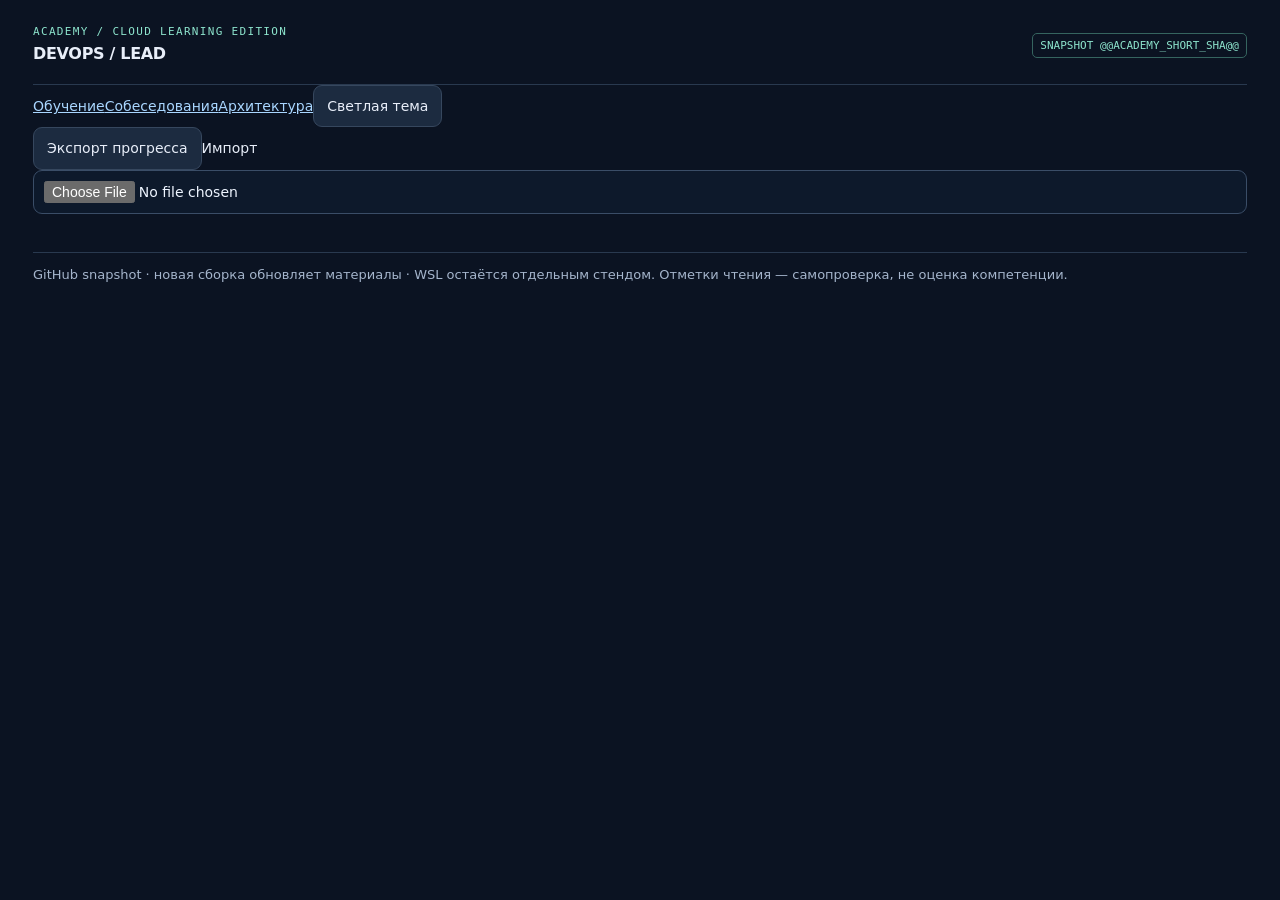
==== site/templates/index.html @ a5cfe84a "ACADEMY-SITE-01: extract reusable Engineering Cockpit standalone template" ====
<!doctype html><html lang="ru"><head><meta charset="utf-8"><meta name="viewport" content="width=device-width,initial-scale=1"><meta name="referrer" content="no-referrer"><meta http-equiv="Content-Security-Policy" content="default-src 'none'; script-src 'self' 'unsafe-inline'; style-src 'self' 'unsafe-inline'; img-src 'self' data:; connect-src 'none'; base-uri 'none'; form-action 'none'"><title>DevOps Lead Academy · Engineering Cockpit</title><link rel="stylesheet" href="site.css"><style>
*{box-sizing:border-box}body{margin:0;background:#0b1322;color:#e8eef9;font:14px/1.6 system-ui,sans-serif;color-scheme:dark}button,input,select,textarea{font:inherit}button,a,input,select,textarea{outline-offset:3px}button{cursor:pointer;border:1px solid #36475e;background:#1c2b40;color:#e8eef9;border-radius:9px;padding:9px 13px;text-align:left}button:hover{background:#283c54}button:focus-visible,a:focus-visible,input:focus-visible,select:focus-visible{outline:2px solid #7de4c7}button.primary,button[aria-current=true]{background:#8de4cd;color:#0d312d;border-color:#8de4cd;font-weight:700}button:disabled{opacity:.45;cursor:default}a{color:#a9d6ff}input,select,textarea{width:100%;border:1px solid #3a4d67;border-radius:9px;background:#0d192b;color:#eef5ff;padding:10px}textarea{min-height:110px;resize:vertical}h1,h2,h3,h4,p{margin:0 0 12px}h1{font-size:clamp(27px,4vw,44px);letter-spacing:-.045em;line-height:1.14}h2{font-size:23px;letter-spacing:-.025em}h3{font-size:17px}h4{font-size:14px;color:#98e4d3;margin-top:22px}.shell{max-width:1250px;margin:auto;padding:18px}.top{display:flex;justify-content:space-between;gap:12px;align-items:center;flex-wrap:wrap;padding:6px 0 18px;border-bottom:1px solid #29394f}.brand{font-size:16px;font-weight:750;letter-spacing:-.02em}.kicker{font:11px/1.5 ui-monospace,monospace;color:#8de4cd;letter-spacing:.12em;text-transform:uppercase}.muted{color:#a5b5cc;font-size:13px}.nav{display:flex;gap:7px;flex-wrap:wrap;margin:18px 0}.nav button{flex:1 1 auto;text-align:center}.hero{padding:28px;border:1px solid #345a68;border-radius:17px;background:radial-gradient(ellipse at 100% 0,#214d60,transparent 60%),#15273a;display:grid;grid-template-columns:1.5fr 1fr;gap:20px;align-items:center}.hero p{max-width:55ch;color:#c9d9ec}.hero svg{width:100%;color:#8de4cd}.stats,.grid{display:grid;grid-template-columns:repeat(auto-fit,minmax(160px,1fr));gap:11px;margin:16px 0}.stat,.card,.panel{border:1px solid #2e4058;border-radius:13px;padding:17px;background:#132035;min-width:0}.stat b{font-size:28px;color:#e8eef9;display:block;line-height:1.2}.card{display:flex;flex-direction:column;align-items:start;gap:9px}.card h3,.card p{margin:0}.card button{margin-top:auto;width:100%}.pill{font:11px ui-monospace,monospace;color:#8de4cd;border:1px solid #35645f;border-radius:5px;padding:5px 7px}.split{display:grid;grid-template-columns:minmax(155px,220px) minmax(0,1fr);gap:14px;align-items:start}.rail{max-height:580px;overflow:auto;display:grid;gap:5px;padding:3px}.rail button{font-size:12px;overflow-wrap:anywhere}.reading p{max-width:76ch;font-size:15px;line-height:1.8}.reading h2{font-size:26px}.actions{display:flex;gap:8px;flex-wrap:wrap;margin:12px 0}.actions button{flex:1 1 auto}.code{position:relative;margin:12px 0;border:1px solid #3c506d;background:#09111e;border-radius:10px;overflow:hidden}.codebar{display:flex;justify-content:space-between;align-items:center;background:#17263b;padding:7px 10px;font:11px ui-monospace,monospace;color:#a5b5cc;gap:8px}.codebar button{font:12px system-ui;padding:4px 8px}pre{white-space:pre-wrap;overflow-wrap:anywhere;margin:0;padding:13px;color:#b6e8d9;font:12px/1.65 ui-monospace,monospace;max-height:320px;overflow:auto}.notice{border-left:3px solid #e9bd75;background:#29283a;padding:13px;border-radius:6px;color:#f0d8b3;font-size:13px;margin:14px 0}.list{display:grid;gap:8px}.row{display:flex;align-items:center;justify-content:space-between;gap:9px;flex-wrap:wrap}.section{margin-top:22px}ul,ol{padding-left:23px}li{margin:7px 0}.small{font-size:12px}details{border:1px solid #2e4058;border-radius:9px;padding:12px;margin:12px 0}summary{cursor:pointer;font-weight:700}.footer{border-top:1px solid #29394f;margin-top:20px;padding-top:12px}.footer p{margin:0}.filter{display:grid;grid-template-columns:1fr 180px;gap:10px;margin:14px 0}.progress{height:6px;border-radius:9px;background:#2e4058;overflow:hidden;margin-top:8px}.progress span{display:block;height:100%;background:#8de4cd}.timeline{display:grid;gap:9px;margin:15px 0}.timeline button{text-align:left}.empty{padding:20px;color:#a5b5cc}@media(max-width:650px){.shell{padding:12px}.hero{grid-template-columns:1fr;padding:20px}.hero svg{display:none}.split{grid-template-columns:1fr}.rail{max-height:220px}.filter{grid-template-columns:1fr}.nav button{font-size:12px}.stats{grid-template-columns:repeat(2,1fr)}.reading h2{font-size:22px}}
</style></head><body><div class="shell"><header class="top"><div><div class="kicker">Academy / Cloud learning edition</div><div class="brand">DEVOPS / LEAD</div></div><span class="pill">SNAPSHOT @@ACADEMY_SHORT_SHA@@</span></header><div class="site-navigation"><a href="index.html" aria-current="page">Обучение</a><a href="interview.html">Собеседования</a><a href="architecture.html">Архитектура</a><button type="button" id="site-theme" aria-pressed="false">Светлая тема</button><div class="site-spacer"></div><button type="button" id="site-export">Экспорт прогресса</button><label class="site-import">Импорт<input type="file" id="site-import" accept="application/json,.json"></label></div><p id="site-status" class="muted" role="status"></p><nav class="nav" id="nav" aria-label="Разделы"></nav><main id="main"></main><footer class="footer"><p class="muted">GitHub snapshot · новая сборка обновляет материалы · WSL остаётся отдельным стендом. Отметки чтения — самопроверка, не оценка компетенции.</p></footer></div><script type="application/json" id="dataset">@@ACADEMY_DATASET@@</script><script>
"use strict";
const D=JSON.parse(document.getElementById("dataset").textContent),main=document.getElementById("main"),nav=document.getElementById("nav");
const E=(tag,text,cls)=>{const n=document.createElement(tag);if(text!==undefined)n.textContent=text;if(cls)n.className=cls;return n},B=(text,fn,cls)=>{const n=E("button",text,cls);n.type="button";n.addEventListener("click",fn);return n},A=(text,url)=>{const n=E("a",text);if(/^https:\/\//.test(url||"")){n.href=url;n.target="_blank";n.rel="noopener noreferrer"}return n};
const levels={foundation:"Основы",senior:"Senior",lead:"Lead"};
let page="home",topic=null,chapter=0,selectedLab=null,selectedCase=null,selectedDesign=null,selectedRunbook=0,step=0,search="",group="",notes={};
const key="academy-site-reading-v1";let stored=false,state={seen:[],last:null};
try{const x=JSON.parse(localStorage.getItem(key)||"null");if(x&&Array.isArray(x.seen)){state=x}localStorage.setItem(key,JSON.stringify(state));stored=true}catch{}
function save(){try{localStorage.setItem(key,JSON.stringify(state));stored=true}catch{stored=false}}
function change(p){page=p;search="";group="";render()}
function title(k,t,p){main.append(E("div",k,"kicker"),E("h1",t),E("p",p,"muted"))}
function card(parent,t,p,action,label,tag){const c=E("article",undefined,"card");if(tag)c.append(E("span",tag,"pill"));c.append(E("h3",t),E("p",p,"muted"),B(label,action));parent.append(c)}
function code(parent,txt,label="КОМАНДЫ · WSL"){const wrap=E("div",undefined,"code"),bar=E("div",undefined,"codebar"),b=B("Копировать",async()=>{try{await navigator.clipboard.writeText(txt);b.textContent="Скопировано"}catch{b.textContent="Выдели и скопируй вручную";const range=document.createRange();range.selectNodeContents(pre);const s=getSelection();s.removeAllRanges();s.addRange(range)}}),pre=E("pre",txt);bar.append(E("span",label),b);wrap.append(bar,pre);parent.append(wrap)}
function block(parent,t,body){parent.append(E("h4",t),E("p",body))}
function list(parent,t,arr){parent.append(E("h4",t));const l=E("ul");(arr||[]).forEach(x=>l.append(E("li",x)));parent.append(l)}
function filters(parent,placeholder,options,update){const f=E("div",undefined,"filter"),i=E("input");i.type="search";i.placeholder=placeholder;i.value=search;i.setAttribute("aria-label",placeholder);i.addEventListener("input",()=>{search=i.value;update()});const s=E("select");s.setAttribute("aria-label","Направление");for(const x of ["",...options]){const o=E("option",x||"Все направления");o.value=x;s.append(o)}s.value=group;s.addEventListener("change",()=>{group=s.value;update()});f.append(i,s);parent.append(f)}
function match(obj,q){const hay=JSON.stringify(obj).toLowerCase();return q.trim().toLowerCase().split(/\s+/).every(x=>hay.includes(x))}
function openTopic(id,idx=0){topic=D.guides.find(g=>g.id===id);if(!topic)return;chapter=Math.max(0,Math.min(idx,topic.chapters.length-1));state.last={id,chapter:topic.chapters[chapter].id};save();page="theory";render()}
function renderHome(){const hero=E("div",undefined,"hero"),left=E("div");left.append(E("div","YOUR ENGINEERING WORKSPACE","kicker"),E("h1","От теории к доказательствам"),E("p","Изучай механизмы, разбирай сбои, проверяй гипотезы. Реальное развёртывание выполняется локально."));const act=E("div",undefined,"actions");act.append(B("Открыть каталог →",()=>{topic=null;change("theory")},"primary"),B("Развёртывание",()=>change("runbooks")));left.append(act);hero.append(left);const svg=document.createElementNS("http://www.w3.org/2000/svg","svg");svg.setAttribute("viewBox","0 0 260 130");svg.setAttribute("aria-label","Теория → лаборатория → проверка → защита");const ns="http://www.w3.org/2000/svg";function shape(tag,attrs,t){const el=document.createElementNS(ns,tag);Object.entries(attrs).forEach(([k,v])=>el.setAttribute(k,v));if(t)el.textContent=t;svg.append(el)}shape("path",{d:"M65 32 H195 V98 H65 Z",stroke:"currentColor",fill:"none","stroke-dasharray":"4 4"});[[12,8,"THEORY"],[142,8,"LAB"],[142,74,"VERIFY"],[12,74,"DEFEND"]].forEach(([x,y,t])=>{shape("rect",{x,y,width:106,height:46,rx:8,fill:"#142b3c",stroke:"currentColor"});shape("text",{x:x+53,y:y+28,fill:"currentColor","text-anchor":"middle","font-size":11},t)});hero.append(svg);main.append(hero);const stats=E("div",undefined,"stats");for(const [num,label] of [[D.guides.length,"технологий"],[D.guides.flatMap(g=>g.chapters).length,"глав"],[D.labs.length,"практик"],[D.incidents.length,"инцидентов"]]){const n=E("div",undefined,"stat");n.append(E("b",num),E("span",label,"muted"));stats.append(n)}main.append(stats);const mission=E("div",undefined,"panel");mission.append(E("div","CANONICAL STATE / GITHUB","kicker"),E("h2","Текущая лаборатория"),E("p","Актуальная задача и статус находятся в канонической ветке orchestration, отдельно от материалов сайта."),E("p","Сайт не изменяет STATE и не подтверждает компетенции.","muted"),A("Открыть канонический STATE ↗","https://github.com/dneprov808-sudo/devops-lead-lab/blob/academy/orchestration-v1/orchestration/STATE.yaml"));main.append(mission);const cont=E("div",undefined,"panel section");const g=D.guides.find(g=>g.id===state.last?.id),c=g?.chapters.find(c=>c.id===state.last?.chapter);cont.append(E("h3","Продолжить чтение"),E("p",c?g.topic+" · "+c.title:"Открой любую главу в каталоге.","muted"),E("p",state.seen.length+" ознакомлений · "+(stored?"локальные отметки этого браузера":"отметки только в текущей сессии"),"muted"));if(c)cont.append(B("Продолжить →",()=>openTopic(g.id,g.chapters.findIndex(c=>c.id===state.last.chapter)),"primary"));main.append(cont);const g2=E("div",undefined,"grid");card(g2,"Практика","Лаборатории и проверяемые результаты.",()=>change("practice"),"Выбрать лабораторию","BUILD");card(g2,"Инциденты","Симптомы, доказательства и самостоятельный RCA.",()=>change("incidents"),"Диагностировать","OPERATE");card(g2,"System Design","Требования, архитектурные компромиссы и защита.",()=>change("design"),"Проектировать","ARCHITECT");main.append(g2)}
function renderTheory(){if(!topic){title("01 / LIBRARY","Каталог технологий","Ищи по содержанию глав, выбери технологию.");const grid=E("div",undefined,"grid"),draw=()=>{grid.replaceChildren();for(const g of D.guides.filter(g=>match(g,search)&&(!group||D.manifest.find(m=>m.id===g.id)?.group===group))){const done=g.chapters.filter(c=>state.seen.includes(c.id)).length;card(grid,g.topic,g.title,()=>openTopic(g.id),"Читать "+g.chapters.length+" глав",done+"/"+g.chapters.length+" ознакомлений")}if(!grid.children.length)grid.append(E("p","Нет совпадений","empty"))};filters(main,"Поиск: WAL, probes, state…",[...new Set(D.manifest.map(m=>m.group))],draw);main.append(grid);draw();return}const c=topic.chapters[chapter];main.append(B("← Все технологии",()=>{topic=null;render()}));title("01 / READER",topic.topic,"Глава "+(chapter+1)+" из "+topic.chapters.length+" · "+(levels[c.level]||c.level));const split=E("div",undefined,"split"),rail=E("aside",undefined,"rail"),read=E("article",undefined,"panel reading");topic.chapters.forEach((x,i)=>{const b=B((state.seen.includes(x.id)?"✓ ":"")+String(i+1).padStart(2,"0")+" · "+x.title,()=>openTopic(topic.id,i));b.setAttribute("aria-current",String(i===chapter));rail.append(b)});read.append(E("span",levels[c.level]||c.level,"pill"),E("h2",c.title));block(read,"Как это устроено",c.explanation);block(read,"Что важно в production",c.production);block(read,"Практический пример",c.example);if(c.snippet){read.append(E("h4","Разбор конфигурации"));code(read,c.snippet.code,c.snippet.language.toUpperCase());read.append(E("p",c.snippet.notes,"muted"))}read.append(E("h4","Диагностика"),E("div","Пример для изолированной локальной лаборатории. Перед выполнением проверь контекст и версии.","notice"));code(read,c.commands);block(read,"Объясни самостоятельно",c.question);read.append(A("Официальная документация ↗",c.source));const actions=E("div",undefined,"actions"),prev=B("← Назад",()=>openTopic(topic.id,chapter-1)),next=B("Далее →",()=>openTopic(topic.id,chapter+1),"primary");prev.disabled=chapter===0;next.disabled=chapter===topic.chapters.length-1;actions.append(prev,B(state.seen.includes(c.id)?"Снять отметку":"Отметить ознакомление",()=>{state.seen=state.seen.includes(c.id)?state.seen.filter(x=>x!==c.id):[...state.seen,c.id];save();render()}),next);read.append(actions);const detail=E("details");detail.append(E("summary","Краткий справочник"),E("p",topic.concept));block(detail,"Порядок диагностики",topic.diagnosis);block(detail,"Типичные ошибки",topic.pitfalls);block(detail,"Вопрос Lead",topic.question);code(detail,topic.commands);detail.append(A("Источник ↗",topic.source));read.append(detail);const related=D.manifest.find(m=>m.id===topic.id);const ls=D.labs.filter(l=>related?.profiles.includes(l.profile));if(ls.length){read.append(E("h4","Связанные лаборатории"));ls.forEach(l=>read.append(B(l.title,()=>{selectedLab=l;change("practice")})))}split.append(rail,read);main.append(split)}
function renderPractice(){title("02 / LABS","Практикум","Не запускай команды здесь. Открой отдельную локальную учебную среду.");if(!selectedLab){const grid=E("div",undefined,"grid"),draw=()=>{grid.replaceChildren();for(const l of D.labs.filter(l=>match(l,search)&&(!group||l.topic===group)))card(grid,l.title,l.topic+" · "+l.level+" · "+l.minutes+" мин",()=>{selectedLab=l;render()},"Открыть задачу",l.id)};filters(main,"Найти лабораторию",[...new Set(D.labs.map(l=>l.topic))],draw);main.append(grid);draw();return}const l=selectedLab;main.append(B("← Каталог практики",()=>{selectedLab=null;render()}));const p=E("article",undefined,"panel");p.append(E("span",l.id,"pill"),E("h2",l.title),E("p",l.topic+" · "+l.minutes+" мин","muted"),E("div","Проверь локальный Docker context, проект, порты и предварительные условия в репозитории. Не выполняй на production.","notice"));code(p,l.command,"ЗАПУСК · ПРОВЕРЬ КОНТЕКСТ");if(l.enter)code(p,l.enter,"ВХОД");list(p,"Задание",l.tasks);list(p,"Доказательства",l.evidence);p.append(A("Документация ↗",l.docs));main.append(p)}
function renderIncidents(){title("03 / CHAOS","Инциденты","Синтетические сценарии. Сначала формулируй гипотезу самостоятельно.");if(!selectedCase){const grid=E("div",undefined,"grid");D.incidents.forEach(c=>card(grid,c.title,c.topic+" · "+c.severity,()=>{selectedCase=c;render()},"Разобрать",c.id));main.append(grid);return}const c=selectedCase;main.append(B("← Все инциденты",()=>{selectedCase=null;render()}));const p=E("article",undefined,"panel");p.append(E("span",c.severity+" · "+c.id,"pill"),E("h2",c.title),E("p",c.symptoms));block(p,"Задача",c.task);const evidence=E("details");evidence.append(E("summary","Показать факты"),E("p",c.evidence));const hint=E("details");hint.append(E("summary","Подсказка"),E("p",c.hint));const t=E("textarea");t.placeholder="Запиши гипотезу и план диагностики…";t.value=notes[c.id]||"";t.addEventListener("input",()=>notes[c.id]=t.value);const feedback=E("div",undefined,"notice");feedback.hidden=true;p.append(evidence,hint,t,B("Сравнить с разбором",()=>{feedback.hidden=false;feedback.textContent=t.value.trim()?c.debrief:"Сначала запиши собственную гипотезу."},"primary"),feedback);main.append(p)}
function renderDesign(){title("04 / ARCHITECTURE","System Design","Пять архитектурных кейсов: требования, deliverables и rubric.");if(!selectedDesign){const grid=E("div",undefined,"grid");D.designs.forEach(d=>card(grid,d.title,d.scope,()=>{selectedDesign=d;render()},"Открыть кейс",d.id));main.append(grid);return}const d=selectedDesign;main.append(B("← Все кейсы",()=>{selectedDesign=null;render()}));const p=E("article",undefined,"panel");p.append(E("h2",d.title),E("p",d.scope));list(p,"Требования",d.requirements);list(p,"Что представить",d.deliverables);const t=E("textarea");t.placeholder="Архитектура, ограничения и компромиссы…";t.value=notes[d.id]||"";t.addEventListener("input",()=>notes[d.id]=t.value);p.append(t);const fb=E("div");p.append(B("Открыть критерии",()=>{fb.replaceChildren();if(t.value.trim())list(fb,"Рубрика самопроверки",d.rubric);else fb.append(E("p","Сначала опиши своё решение.","notice"))}),fb);main.append(p)}
function renderRunbooks(){title("05 / LOCAL OPERATIONS","Среды и runbooks","Выполняй команды вручную в WSL; сайт не знает состояние стенда.");main.append(E("div","Портал и LAB-001 — отдельные checkout. Light/HA не запускай одновременно. Не используй production context, не раскрывай порты наружу, не удаляй данные без проверки.","notice"));const split=E("div",undefined,"split"),rail=E("aside",undefined,"rail"),p=E("article",undefined,"panel");D.runbooks.forEach((r,i)=>{const b=B(r.title,()=>{selectedRunbook=i;step=0;render()});b.setAttribute("aria-current",String(i===selectedRunbook));rail.append(b)});const r=D.runbooks[selectedRunbook];p.append(E("h2",r.title),E("p",r.intro,"muted"));const tabs=E("div",undefined,"timeline");r.steps.forEach((s,i)=>{const b=B((i+1)+" · "+s.title,()=>{step=i;render()});b.setAttribute("aria-current",String(step===i));tabs.append(b)});p.append(tabs);const st=r.steps[step];if(st){p.append(E("h3",st.title));code(p,st.code)}p.append(E("div",r.result,"notice"),A("Полный runbook в GitHub ↗","https://github.com/dneprov808-sudo/devops-lead-lab/blob/@@ACADEMY_SHA@@/web/index.html"));split.append(rail,p);main.append(split)}
const pages=[["home","Обзор"],["theory","Теория"],["practice","Практика"],["incidents","Инциденты"],["design","System Design"],["runbooks","Среды"]];
function render(){nav.replaceChildren(...pages.map(([id,label])=>{const b=B(label,()=>{if(id==="theory")topic=null;if(id==="practice")selectedLab=null;if(id==="incidents")selectedCase=null;if(id==="design")selectedDesign=null;change(id)});b.setAttribute("aria-current",String(page===id));return b}));main.replaceChildren();({home:renderHome,theory:renderTheory,practice:renderPractice,incidents:renderIncidents,design:renderDesign,runbooks:renderRunbooks})[page]()}
render();
</script><script src="progress.js"></script></body></html>
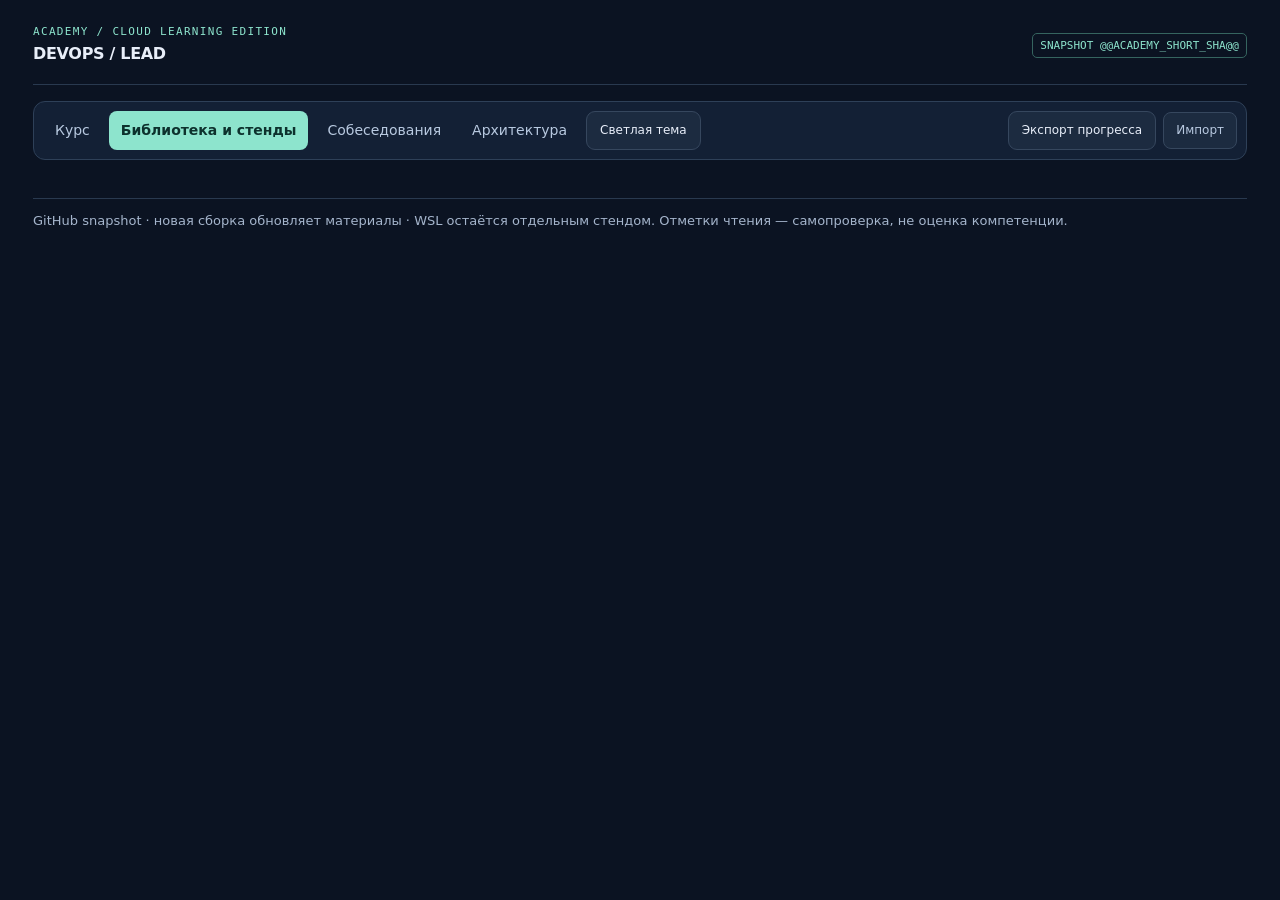
==== commit 0b5e69f3: "ACADEMY-COURSE-01: link default course and retain full library" ====
--- a/site/templates/index.html
+++ b/site/templates/index.html
@@ -1,6 +1,6 @@
 <!doctype html><html lang="ru"><head><meta charset="utf-8"><meta name="viewport" content="width=device-width,initial-scale=1"><meta name="referrer" content="no-referrer"><meta http-equiv="Content-Security-Policy" content="default-src 'none'; script-src 'self' 'unsafe-inline'; style-src 'self' 'unsafe-inline'; img-src 'self' data:; connect-src 'none'; base-uri 'none'; form-action 'none'"><title>DevOps Lead Academy · Engineering Cockpit</title><link rel="stylesheet" href="site.css"><style>
 *{box-sizing:border-box}body{margin:0;background:#0b1322;color:#e8eef9;font:14px/1.6 system-ui,sans-serif;color-scheme:dark}button,input,select,textarea{font:inherit}button,a,input,select,textarea{outline-offset:3px}button{cursor:pointer;border:1px solid #36475e;background:#1c2b40;color:#e8eef9;border-radius:9px;padding:9px 13px;text-align:left}button:hover{background:#283c54}button:focus-visible,a:focus-visible,input:focus-visible,select:focus-visible{outline:2px solid #7de4c7}button.primary,button[aria-current=true]{background:#8de4cd;color:#0d312d;border-color:#8de4cd;font-weight:700}button:disabled{opacity:.45;cursor:default}a{color:#a9d6ff}input,select,textarea{width:100%;border:1px solid #3a4d67;border-radius:9px;background:#0d192b;color:#eef5ff;padding:10px}textarea{min-height:110px;resize:vertical}h1,h2,h3,h4,p{margin:0 0 12px}h1{font-size:clamp(27px,4vw,44px);letter-spacing:-.045em;line-height:1.14}h2{font-size:23px;letter-spacing:-.025em}h3{font-size:17px}h4{font-size:14px;color:#98e4d3;margin-top:22px}.shell{max-width:1250px;margin:auto;padding:18px}.top{display:flex;justify-content:space-between;gap:12px;align-items:center;flex-wrap:wrap;padding:6px 0 18px;border-bottom:1px solid #29394f}.brand{font-size:16px;font-weight:750;letter-spacing:-.02em}.kicker{font:11px/1.5 ui-monospace,monospace;color:#8de4cd;letter-spacing:.12em;text-transform:uppercase}.muted{color:#a5b5cc;font-size:13px}.nav{display:flex;gap:7px;flex-wrap:wrap;margin:18px 0}.nav button{flex:1 1 auto;text-align:center}.hero{padding:28px;border:1px solid #345a68;border-radius:17px;background:radial-gradient(ellipse at 100% 0,#214d60,transparent 60%),#15273a;display:grid;grid-template-columns:1.5fr 1fr;gap:20px;align-items:center}.hero p{max-width:55ch;color:#c9d9ec}.hero svg{width:100%;color:#8de4cd}.stats,.grid{display:grid;grid-template-columns:repeat(auto-fit,minmax(160px,1fr));gap:11px;margin:16px 0}.stat,.card,.panel{border:1px solid #2e4058;border-radius:13px;padding:17px;background:#132035;min-width:0}.stat b{font-size:28px;color:#e8eef9;display:block;line-height:1.2}.card{display:flex;flex-direction:column;align-items:start;gap:9px}.card h3,.card p{margin:0}.card button{margin-top:auto;width:100%}.pill{font:11px ui-monospace,monospace;color:#8de4cd;border:1px solid #35645f;border-radius:5px;padding:5px 7px}.split{display:grid;grid-template-columns:minmax(155px,220px) minmax(0,1fr);gap:14px;align-items:start}.rail{max-height:580px;overflow:auto;display:grid;gap:5px;padding:3px}.rail button{font-size:12px;overflow-wrap:anywhere}.reading p{max-width:76ch;font-size:15px;line-height:1.8}.reading h2{font-size:26px}.actions{display:flex;gap:8px;flex-wrap:wrap;margin:12px 0}.actions button{flex:1 1 auto}.code{position:relative;margin:12px 0;border:1px solid #3c506d;background:#09111e;border-radius:10px;overflow:hidden}.codebar{display:flex;justify-content:space-between;align-items:center;background:#17263b;padding:7px 10px;font:11px ui-monospace,monospace;color:#a5b5cc;gap:8px}.codebar button{font:12px system-ui;padding:4px 8px}pre{white-space:pre-wrap;overflow-wrap:anywhere;margin:0;padding:13px;color:#b6e8d9;font:12px/1.65 ui-monospace,monospace;max-height:320px;overflow:auto}.notice{border-left:3px solid #e9bd75;background:#29283a;padding:13px;border-radius:6px;color:#f0d8b3;font-size:13px;margin:14px 0}.list{display:grid;gap:8px}.row{display:flex;align-items:center;justify-content:space-between;gap:9px;flex-wrap:wrap}.section{margin-top:22px}ul,ol{padding-left:23px}li{margin:7px 0}.small{font-size:12px}details{border:1px solid #2e4058;border-radius:9px;padding:12px;margin:12px 0}summary{cursor:pointer;font-weight:700}.footer{border-top:1px solid #29394f;margin-top:20px;padding-top:12px}.footer p{margin:0}.filter{display:grid;grid-template-columns:1fr 180px;gap:10px;margin:14px 0}.progress{height:6px;border-radius:9px;background:#2e4058;overflow:hidden;margin-top:8px}.progress span{display:block;height:100%;background:#8de4cd}.timeline{display:grid;gap:9px;margin:15px 0}.timeline button{text-align:left}.empty{padding:20px;color:#a5b5cc}@media(max-width:650px){.shell{padding:12px}.hero{grid-template-columns:1fr;padding:20px}.hero svg{display:none}.split{grid-template-columns:1fr}.rail{max-height:220px}.filter{grid-template-columns:1fr}.nav button{font-size:12px}.stats{grid-template-columns:repeat(2,1fr)}.reading h2{font-size:22px}}
-</style></head><body><div class="shell"><header class="top"><div><div class="kicker">Academy / Cloud learning edition</div><div class="brand">DEVOPS / LEAD</div></div><span class="pill">SNAPSHOT @@ACADEMY_SHORT_SHA@@</span></header><div class="site-navigation"><a href="index.html" aria-current="page">Обучение</a><a href="interview.html">Собеседования</a><a href="architecture.html">Архитектура</a><button type="button" id="site-theme" aria-pressed="false">Светлая тема</button><div class="site-spacer"></div><button type="button" id="site-export">Экспорт прогресса</button><label class="site-import">Импорт<input type="file" id="site-import" accept="application/json,.json"></label></div><p id="site-status" class="muted" role="status"></p><nav class="nav" id="nav" aria-label="Разделы"></nav><main id="main"></main><footer class="footer"><p class="muted">GitHub snapshot · новая сборка обновляет материалы · WSL остаётся отдельным стендом. Отметки чтения — самопроверка, не оценка компетенции.</p></footer></div><script type="application/json" id="dataset">@@ACADEMY_DATASET@@</script><script>
+</style></head><body><div class="shell"><header class="top"><div><div class="kicker">Academy / Cloud learning edition</div><div class="brand">DEVOPS / LEAD</div></div><span class="pill">SNAPSHOT @@ACADEMY_SHORT_SHA@@</span></header><div class="site-navigation"><a href="index.html">Курс</a><a href="library.html" aria-current="page">Библиотека и стенды</a><a href="interview.html">Собеседования</a><a href="architecture.html">Архитектура</a><button type="button" id="site-theme" aria-pressed="false">Светлая тема</button><div class="site-spacer"></div><button type="button" id="site-export">Экспорт прогресса</button><label class="site-import">Импорт<input type="file" id="site-import" accept="application/json,.json"></label></div><p id="site-status" class="muted" role="status"></p><nav class="nav" id="nav" aria-label="Разделы"></nav><main id="main"></main><footer class="footer"><p class="muted">GitHub snapshot · новая сборка обновляет материалы · WSL остаётся отдельным стендом. Отметки чтения — самопроверка, не оценка компетенции.</p></footer></div><script type="application/json" id="dataset">@@ACADEMY_DATASET@@</script><script>
 "use strict";
 const D=JSON.parse(document.getElementById("dataset").textContent),main=document.getElementById("main"),nav=document.getElementById("nav");
 const E=(tag,text,cls)=>{const n=document.createElement(tag);if(text!==undefined)n.textContent=text;if(cls)n.className=cls;return n},B=(text,fn,cls)=>{const n=E("button",text,cls);n.type="button";n.addEventListener("click",fn);return n},A=(text,url)=>{const n=E("a",text);if(/^https:\/\//.test(url||"")){n.href=url;n.target="_blank";n.rel="noopener noreferrer"}return n};
--- a/site/templates/site.css
+++ b/site/templates/site.css
@@ -0,0 +1,33 @@
+/* Shared visual/navigation layer for portable Academy. No external fonts or network. */
+.site-navigation{display:flex;align-items:center;flex-wrap:wrap;gap:7px;margin:16px 0;padding:9px;border:1px solid #2e4058;border-radius:12px;background:#132035}
+.site-navigation a,.site-import{font:inherit;display:inline-flex;align-items:center;color:#b8c9e0;text-decoration:none;padding:8px 12px;border-radius:8px}
+.site-navigation a[aria-current=page]{background:#8de4cd;color:#0d312d;font-weight:750}
+.site-navigation a:hover,.site-import:hover{background:#30455e;color:#fff}
+.site-navigation button,.site-import{font-size:12px;cursor:pointer}
+.site-import{position:relative;overflow:hidden;border:1px solid #36475e;background:#1c2b40}
+.site-import input{position:absolute;inset:0;opacity:0;width:100%;height:100%;cursor:pointer}
+.site-import:focus-within{outline:2px solid #8de4cd;outline-offset:3px}
+.site-spacer{flex:1}
+#site-status:empty{display:none}
+html[data-theme=light]{color-scheme:light}
+html[data-theme=light] body{background:#edf2f7;color:#17283d;color-scheme:light}
+html[data-theme=light] .panel,html[data-theme=light] .card,html[data-theme=light] .stat,html[data-theme=light] .site-navigation{background:#fff;border-color:#cdd8e6}
+html[data-theme=light] .stat b,html[data-theme=light] .stat strong{color:#17283d}
+html[data-theme=light] .muted,html[data-theme=light] .stat span,html[data-theme=light] .counter,html[data-theme=light] label,html[data-theme=light] .footer{color:#53687d}
+html[data-theme=light] .kicker,html[data-theme=light] h4{color:#166357}
+html[data-theme=light] .hero{background:linear-gradient(130deg,#152a3a,#234d60);color:#f0f6ff}
+html[data-theme=light] .hero .kicker{color:#a6e7d7}
+html[data-theme=light] .hero p{color:#d4e3ef}
+html[data-theme=light] .pill{color:#166357;border-color:#80b5ab;background:#edf9f6}
+html[data-theme=light] button,html[data-theme=light] .site-import{background:#edf2f7;color:#253d53;border-color:#c3d0de}
+html[data-theme=light] button:hover:not(:disabled),html[data-theme=light] .site-import:hover{background:#dfeaf4;color:#17283d}
+html[data-theme=light] button.primary,html[data-theme=light] button[aria-current=true],html[data-theme=light] .site-navigation a[aria-current=page]{background:#166357;color:#fff;border-color:#166357}
+html[data-theme=light] a{color:#245e9e}
+html[data-theme=light] input,html[data-theme=light] select,html[data-theme=light] textarea{background:#fff;color:#17283d;border-color:#a9bbcf}
+html[data-theme=light] .notice{background:#fff7e7;color:#724c13;border-color:#c68a29}
+html[data-theme=light] .feedback{background:#e8f7f3;color:#17283d}
+html[data-theme=light] details,html[data-theme=light] .top,html[data-theme=light] .footer{border-color:#cdd8e6}
+html[data-theme=light] .codebar button{background:#1c2b40;color:#e8eef9;border-color:#36475e}
+@media(min-width:1000px){.shell{padding:28px 32px}.split{gap:24px}.rail{position:sticky;top:12px;max-height:calc(100vh - 32px)}}
+@media(max-width:640px){.site-spacer{display:none}.site-navigation{gap:5px}.site-navigation a{font-size:12px;padding:7px}.site-navigation button,.site-import{flex:1 1 auto;text-align:center;justify-content:center}.shell{padding:12px}}
+@media print{.site-navigation,.nav,button,.site-import,.footer{display:none!important}body{background:#fff!important;color:#111!important}.panel,.card,.stat{background:#fff!important;color:#111!important;border-color:#ccc!important}.split{display:block}.rail{display:none}pre{max-height:none}}
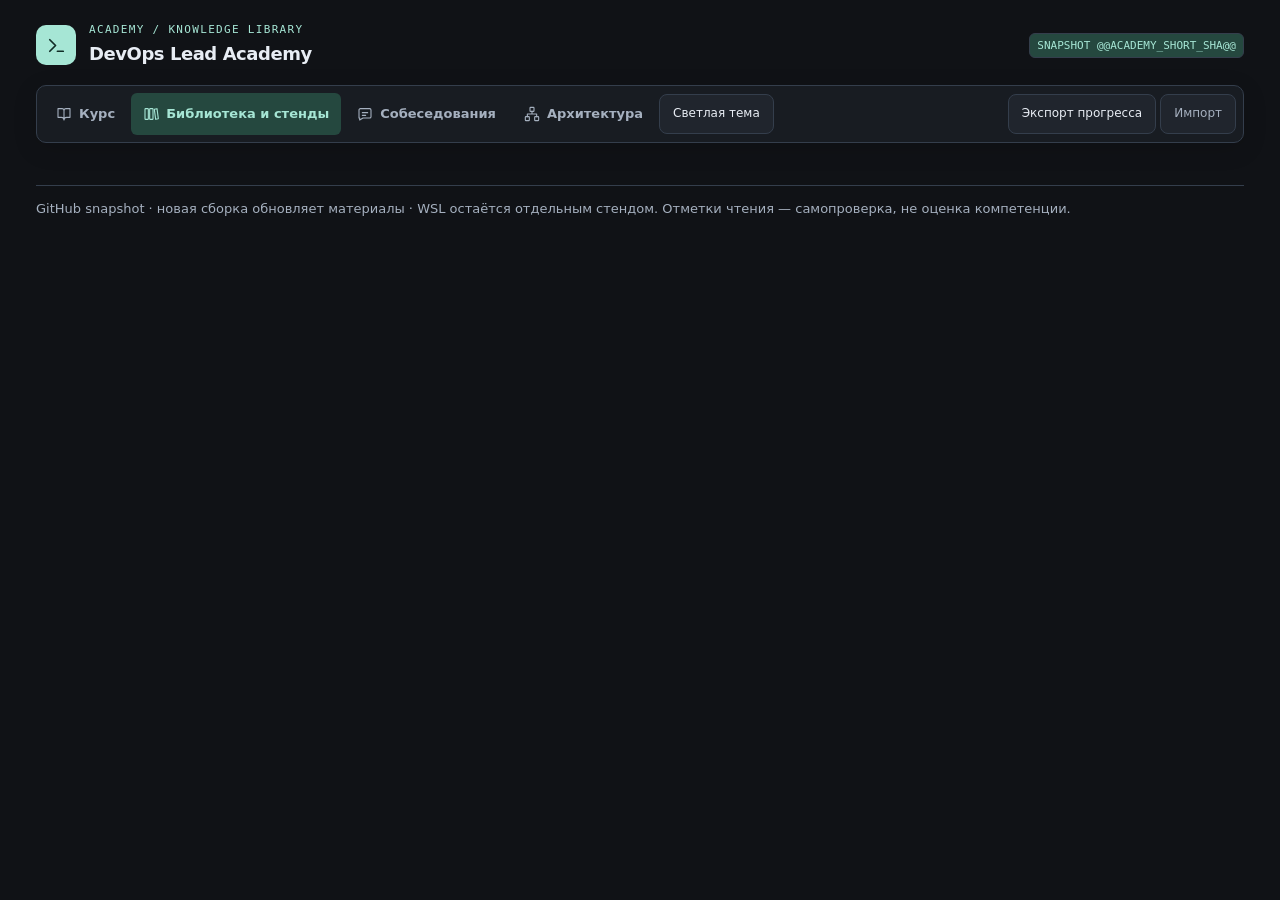
==== commit 1a43e0a4: "ACADEMY-UI-02: unified branded navigation and focused index.html" ====
--- a/site/templates/index.html
+++ b/site/templates/index.html
@@ -1,6 +1,6 @@
 <!doctype html><html lang="ru"><head><meta charset="utf-8"><meta name="viewport" content="width=device-width,initial-scale=1"><meta name="referrer" content="no-referrer"><meta http-equiv="Content-Security-Policy" content="default-src 'none'; script-src 'self' 'unsafe-inline'; style-src 'self' 'unsafe-inline'; img-src 'self' data:; connect-src 'none'; base-uri 'none'; form-action 'none'"><title>DevOps Lead Academy · Engineering Cockpit</title><link rel="stylesheet" href="site.css"><style>
 *{box-sizing:border-box}body{margin:0;background:#0b1322;color:#e8eef9;font:14px/1.6 system-ui,sans-serif;color-scheme:dark}button,input,select,textarea{font:inherit}button,a,input,select,textarea{outline-offset:3px}button{cursor:pointer;border:1px solid #36475e;background:#1c2b40;color:#e8eef9;border-radius:9px;padding:9px 13px;text-align:left}button:hover{background:#283c54}button:focus-visible,a:focus-visible,input:focus-visible,select:focus-visible{outline:2px solid #7de4c7}button.primary,button[aria-current=true]{background:#8de4cd;color:#0d312d;border-color:#8de4cd;font-weight:700}button:disabled{opacity:.45;cursor:default}a{color:#a9d6ff}input,select,textarea{width:100%;border:1px solid #3a4d67;border-radius:9px;background:#0d192b;color:#eef5ff;padding:10px}textarea{min-height:110px;resize:vertical}h1,h2,h3,h4,p{margin:0 0 12px}h1{font-size:clamp(27px,4vw,44px);letter-spacing:-.045em;line-height:1.14}h2{font-size:23px;letter-spacing:-.025em}h3{font-size:17px}h4{font-size:14px;color:#98e4d3;margin-top:22px}.shell{max-width:1250px;margin:auto;padding:18px}.top{display:flex;justify-content:space-between;gap:12px;align-items:center;flex-wrap:wrap;padding:6px 0 18px;border-bottom:1px solid #29394f}.brand{font-size:16px;font-weight:750;letter-spacing:-.02em}.kicker{font:11px/1.5 ui-monospace,monospace;color:#8de4cd;letter-spacing:.12em;text-transform:uppercase}.muted{color:#a5b5cc;font-size:13px}.nav{display:flex;gap:7px;flex-wrap:wrap;margin:18px 0}.nav button{flex:1 1 auto;text-align:center}.hero{padding:28px;border:1px solid #345a68;border-radius:17px;background:radial-gradient(ellipse at 100% 0,#214d60,transparent 60%),#15273a;display:grid;grid-template-columns:1.5fr 1fr;gap:20px;align-items:center}.hero p{max-width:55ch;color:#c9d9ec}.hero svg{width:100%;color:#8de4cd}.stats,.grid{display:grid;grid-template-columns:repeat(auto-fit,minmax(160px,1fr));gap:11px;margin:16px 0}.stat,.card,.panel{border:1px solid #2e4058;border-radius:13px;padding:17px;background:#132035;min-width:0}.stat b{font-size:28px;color:#e8eef9;display:block;line-height:1.2}.card{display:flex;flex-direction:column;align-items:start;gap:9px}.card h3,.card p{margin:0}.card button{margin-top:auto;width:100%}.pill{font:11px ui-monospace,monospace;color:#8de4cd;border:1px solid #35645f;border-radius:5px;padding:5px 7px}.split{display:grid;grid-template-columns:minmax(155px,220px) minmax(0,1fr);gap:14px;align-items:start}.rail{max-height:580px;overflow:auto;display:grid;gap:5px;padding:3px}.rail button{font-size:12px;overflow-wrap:anywhere}.reading p{max-width:76ch;font-size:15px;line-height:1.8}.reading h2{font-size:26px}.actions{display:flex;gap:8px;flex-wrap:wrap;margin:12px 0}.actions button{flex:1 1 auto}.code{position:relative;margin:12px 0;border:1px solid #3c506d;background:#09111e;border-radius:10px;overflow:hidden}.codebar{display:flex;justify-content:space-between;align-items:center;background:#17263b;padding:7px 10px;font:11px ui-monospace,monospace;color:#a5b5cc;gap:8px}.codebar button{font:12px system-ui;padding:4px 8px}pre{white-space:pre-wrap;overflow-wrap:anywhere;margin:0;padding:13px;color:#b6e8d9;font:12px/1.65 ui-monospace,monospace;max-height:320px;overflow:auto}.notice{border-left:3px solid #e9bd75;background:#29283a;padding:13px;border-radius:6px;color:#f0d8b3;font-size:13px;margin:14px 0}.list{display:grid;gap:8px}.row{display:flex;align-items:center;justify-content:space-between;gap:9px;flex-wrap:wrap}.section{margin-top:22px}ul,ol{padding-left:23px}li{margin:7px 0}.small{font-size:12px}details{border:1px solid #2e4058;border-radius:9px;padding:12px;margin:12px 0}summary{cursor:pointer;font-weight:700}.footer{border-top:1px solid #29394f;margin-top:20px;padding-top:12px}.footer p{margin:0}.filter{display:grid;grid-template-columns:1fr 180px;gap:10px;margin:14px 0}.progress{height:6px;border-radius:9px;background:#2e4058;overflow:hidden;margin-top:8px}.progress span{display:block;height:100%;background:#8de4cd}.timeline{display:grid;gap:9px;margin:15px 0}.timeline button{text-align:left}.empty{padding:20px;color:#a5b5cc}@media(max-width:650px){.shell{padding:12px}.hero{grid-template-columns:1fr;padding:20px}.hero svg{display:none}.split{grid-template-columns:1fr}.rail{max-height:220px}.filter{grid-template-columns:1fr}.nav button{font-size:12px}.stats{grid-template-columns:repeat(2,1fr)}.reading h2{font-size:22px}}
-</style></head><body><div class="shell"><header class="top"><div><div class="kicker">Academy / Cloud learning edition</div><div class="brand">DEVOPS / LEAD</div></div><span class="pill">SNAPSHOT @@ACADEMY_SHORT_SHA@@</span></header><div class="site-navigation"><a href="index.html">Курс</a><a href="library.html" aria-current="page">Библиотека и стенды</a><a href="interview.html">Собеседования</a><a href="architecture.html">Архитектура</a><button type="button" id="site-theme" aria-pressed="false">Светлая тема</button><div class="site-spacer"></div><button type="button" id="site-export">Экспорт прогресса</button><label class="site-import">Импорт<input type="file" id="site-import" accept="application/json,.json"></label></div><p id="site-status" class="muted" role="status"></p><nav class="nav" id="nav" aria-label="Разделы"></nav><main id="main"></main><footer class="footer"><p class="muted">GitHub snapshot · новая сборка обновляет материалы · WSL остаётся отдельным стендом. Отметки чтения — самопроверка, не оценка компетенции.</p></footer></div><script type="application/json" id="dataset">@@ACADEMY_DATASET@@</script><script>
+</style></head><body><div class="shell"><header class="top"><div class="site-brandline"><span class="site-mark" aria-hidden="true"><svg viewBox="0 0 24 24"><path d="m5 6 6 6-6 6m8 0h6"/></svg></span><div><div class="kicker">ACADEMY / KNOWLEDGE LIBRARY</div><div class="brand">DevOps Lead Academy</div></div></div><span class="pill">SNAPSHOT @@ACADEMY_SHORT_SHA@@</span></header><div class="site-navigation" role="navigation" aria-label="Основные разделы"><a href="index.html"><svg viewBox="0 0 24 24" aria-hidden="true"><path d="M3 4h6a3 3 0 0 1 3 3v14a4 4 0 0 0-4-4H3zM21 4h-6a3 3 0 0 0-3 3v14a4 4 0 0 1 4-4h5z"/></svg>Курс</a><a href="library.html" aria-current="page"><svg viewBox="0 0 24 24" aria-hidden="true"><rect x="3" y="4" width="5" height="16" rx="1"/><rect x="10" y="4" width="5" height="16" rx="1"/><path d="m17 5 4-1 2 15-4 1z"/></svg>Библиотека и стенды</a><a href="interview.html"><svg viewBox="0 0 24 24" aria-hidden="true"><path d="M5 4h14a2 2 0 0 1 2 2v10a2 2 0 0 1-2 2H9l-5 3v-3H3V6a2 2 0 0 1 2-2zM8 10h8m-8 4h5"/></svg>Собеседования</a><a href="architecture.html"><svg viewBox="0 0 24 24" aria-hidden="true"><rect x="9" y="2" width="6" height="6" rx="1"/><rect x="2" y="16" width="6" height="6" rx="1"/><rect x="16" y="16" width="6" height="6" rx="1"/><path d="M12 8v4M5 16v-4h14v4"/></svg>Архитектура</a><button type="button" id="site-theme" aria-pressed="false">Светлая тема</button><div class="site-spacer"></div><button type="button" id="site-export">Экспорт прогресса</button><label class="site-import">Импорт<input type="file" id="site-import" accept="application/json,.json"></label></div><p id="site-status" class="muted" role="status"></p><nav class="nav" id="nav" aria-label="Разделы"></nav><main id="main"></main><footer class="footer"><p class="muted">GitHub snapshot · новая сборка обновляет материалы · WSL остаётся отдельным стендом. Отметки чтения — самопроверка, не оценка компетенции.</p></footer></div><script type="application/json" id="dataset">@@ACADEMY_DATASET@@</script><script>
 "use strict";
 const D=JSON.parse(document.getElementById("dataset").textContent),main=document.getElementById("main"),nav=document.getElementById("nav");
 const E=(tag,text,cls)=>{const n=document.createElement(tag);if(text!==undefined)n.textContent=text;if(cls)n.className=cls;return n},B=(text,fn,cls)=>{const n=E("button",text,cls);n.type="button";n.addEventListener("click",fn);return n},A=(text,url)=>{const n=E("a",text);if(/^https:\/\//.test(url||"")){n.href=url;n.target="_blank";n.rel="noopener noreferrer"}return n};
--- a/site/templates/site.css
+++ b/site/templates/site.css
@@ -1,33 +1,80 @@
-/* Shared visual/navigation layer for portable Academy. No external fonts or network. */
-.site-navigation{display:flex;align-items:center;flex-wrap:wrap;gap:7px;margin:16px 0;padding:9px;border:1px solid #2e4058;border-radius:12px;background:#132035}
-.site-navigation a,.site-import{font:inherit;display:inline-flex;align-items:center;color:#b8c9e0;text-decoration:none;padding:8px 12px;border-radius:8px}
-.site-navigation a[aria-current=page]{background:#8de4cd;color:#0d312d;font-weight:750}
-.site-navigation a:hover,.site-import:hover{background:#30455e;color:#fff}
-.site-navigation button,.site-import{font-size:12px;cursor:pointer}
-.site-import{position:relative;overflow:hidden;border:1px solid #36475e;background:#1c2b40}
+/* Academy Design System. Local assets only; semantic tokens shared by all four pages. */
+html{--canvas:#101216;--surface:#181c22;--raised:#20252d;--ink:#e8edf4;--dim:#a5b0bf;--line:#343e4c;--accent:#a6e6d5;--accent-bg:#25483f;--accent-ink:#112c26;--link:#9ac4f6;--focus:#9ac4f6;--code-bg:#11151b;--warning-bg:#352c22;--warning:#efd4a8;--radius:12px;--shadow:0 6px 24px #0002;color-scheme:dark}
+html[data-theme=light]{--canvas:#f4f6f9;--surface:#fff;--raised:#eef2f6;--ink:#1b283b;--dim:#536479;--line:#d4dce6;--accent:#12634f;--accent-bg:#e5f4ee;--accent-ink:#fff;--link:#225da7;--focus:#2461ab;--code-bg:#121a25;--warning-bg:#fff5e3;--warning:#744a12;--shadow:0 6px 24px #1b283b09;color-scheme:light}
+html body{margin:0;background:var(--canvas);color:var(--ink);font:15px/1.65 system-ui,-apple-system,"Segoe UI",sans-serif;color-scheme:inherit}
+*,*::before,*::after{box-sizing:border-box}
+html :is(button,input,select,textarea){font:inherit}
+html button,html .site-import{border:1px solid var(--line);background:var(--raised);color:var(--ink);border-radius:8px;padding:9px 13px;min-height:38px;cursor:pointer}
+html button:hover:not(:disabled),html .site-import:hover{background:var(--accent-bg);color:var(--ink);border-color:var(--accent)}
+html button:disabled{opacity:.45;cursor:default}
+html button.primary,html button[aria-current=true]{background:var(--accent);border-color:var(--accent);color:var(--accent-ink);font-weight:650}
+html :is(button,a,input,select,textarea,summary):focus-visible,.site-import:focus-within{outline:2px solid var(--focus);outline-offset:3px}
+html :is(input:not([type=range]),select,textarea){color:var(--ink);background:var(--surface);border:1px solid var(--line);border-radius:8px}
+html a{color:var(--link);text-underline-offset:3px}
+html :is(.muted,.counter,.stat span,.footer,label){color:var(--dim)}
+html :is(.kicker,h4){color:var(--accent)}
+html :is(.panel,.card,.stat){background:var(--surface);border:1px solid var(--line);border-radius:var(--radius);box-shadow:none;min-width:0}
+html :is(.stat strong,.stat b){color:var(--ink);font-variant-numeric:tabular-nums}
+html .pill{color:var(--accent);background:var(--accent-bg);border:1px solid var(--line);border-radius:6px}
+html :is(.hero,.course-hero){background:var(--surface);border:1px solid var(--line);color:var(--ink);border-radius:var(--radius);box-shadow:var(--shadow)}
+html :is(.hero,.course-hero) p{color:var(--dim)}
+html .hero .kicker{color:var(--accent)}
+html :is(.notice,.course-notice){background:var(--warning-bg);color:var(--warning)}
+html :is(.feedback,.course-feedback){background:var(--accent-bg);color:var(--ink)}
+html :is(.progress,.course-meter){background:var(--raised)}
+html :is(.progress span,.course-meter>div){background:var(--accent)}
+html :is(details,.top,.footer,.navrow){border-color:var(--line)}
+html :is(.code,.course-code){background:var(--code-bg);border-color:#394657;color:#d2e9e5}
+html :is(.codebar,.course-codebar){background:#202a35;color:#c1cbd8}
+html :is(.codebar,.course-codebar) button{background:#273341;color:#e4ecf7;border-color:#516176}
+html :is(.code,.course-code) pre{color:#c8e8df;font-size:13px;line-height:1.7}
+html .shell,html .course-shell{max-width:1440px;margin:auto;padding:22px 36px 40px}
+html .top,html .course-top{border:0;padding:0 0 17px;align-items:center}
+html :is(.top .brand,.course-top strong){font-size:18px;letter-spacing:-.025em;font-weight:700;color:var(--ink)}
+.site-brandline{display:flex;align-items:center;gap:13px}
+.site-mark{width:40px;height:40px;flex:none;border-radius:10px;display:grid;place-items:center;background:var(--accent);color:var(--accent-ink)}
+.site-mark svg{width:23px;height:23px;stroke:currentColor;fill:none;stroke-width:1.8;stroke-linecap:round;stroke-linejoin:round}
+.site-navigation{position:sticky;top:0;z-index:20;display:flex;align-items:center;flex-wrap:wrap;gap:4px;padding:7px;margin:0 0 22px;border:1px solid var(--line);border-radius:10px;background:var(--surface);box-shadow:var(--shadow)}
+html .site-navigation a{font-size:13px;display:inline-flex;align-items:center;gap:7px;color:var(--dim);text-decoration:none;padding:10px 12px;border-radius:6px;white-space:nowrap;font-weight:550}
+.site-navigation a svg{width:16px;height:16px;stroke:currentColor;fill:none;stroke-width:1.65;stroke-linecap:round;stroke-linejoin:round}
+html .site-navigation a[aria-current=page]{background:var(--accent-bg);color:var(--accent);font-weight:700}
+html .site-navigation a:hover{background:var(--raised);color:var(--ink)}
+.site-navigation button,.site-navigation .site-import{font-size:12px;white-space:nowrap}
+.site-navigation .site-import{display:inline-flex;align-items:center;position:relative;overflow:hidden;margin:0}
 .site-import input{position:absolute;inset:0;opacity:0;width:100%;height:100%;cursor:pointer}
-.site-import:focus-within{outline:2px solid #8de4cd;outline-offset:3px}
 .site-spacer{flex:1}
 #site-status:empty{display:none}
-html[data-theme=light]{color-scheme:light}
-html[data-theme=light] body{background:#edf2f7;color:#17283d;color-scheme:light}
-html[data-theme=light] .panel,html[data-theme=light] .card,html[data-theme=light] .stat,html[data-theme=light] .site-navigation{background:#fff;border-color:#cdd8e6}
-html[data-theme=light] .stat b,html[data-theme=light] .stat strong{color:#17283d}
-html[data-theme=light] .muted,html[data-theme=light] .stat span,html[data-theme=light] .counter,html[data-theme=light] label,html[data-theme=light] .footer{color:#53687d}
-html[data-theme=light] .kicker,html[data-theme=light] h4{color:#166357}
-html[data-theme=light] .hero{background:linear-gradient(130deg,#152a3a,#234d60);color:#f0f6ff}
-html[data-theme=light] .hero .kicker{color:#a6e7d7}
-html[data-theme=light] .hero p{color:#d4e3ef}
-html[data-theme=light] .pill{color:#166357;border-color:#80b5ab;background:#edf9f6}
-html[data-theme=light] button,html[data-theme=light] .site-import{background:#edf2f7;color:#253d53;border-color:#c3d0de}
-html[data-theme=light] button:hover:not(:disabled),html[data-theme=light] .site-import:hover{background:#dfeaf4;color:#17283d}
-html[data-theme=light] button.primary,html[data-theme=light] button[aria-current=true],html[data-theme=light] .site-navigation a[aria-current=page]{background:#166357;color:#fff;border-color:#166357}
-html[data-theme=light] a{color:#245e9e}
-html[data-theme=light] input,html[data-theme=light] select,html[data-theme=light] textarea{background:#fff;color:#17283d;border-color:#a9bbcf}
-html[data-theme=light] .notice{background:#fff7e7;color:#724c13;border-color:#c68a29}
-html[data-theme=light] .feedback{background:#e8f7f3;color:#17283d}
-html[data-theme=light] details,html[data-theme=light] .top,html[data-theme=light] .footer{border-color:#cdd8e6}
-html[data-theme=light] .codebar button{background:#1c2b40;color:#e8eef9;border-color:#36475e}
-@media(min-width:1000px){.shell{padding:28px 32px}.split{gap:24px}.rail{position:sticky;top:12px;max-height:calc(100vh - 32px)}}
-@media(max-width:640px){.site-spacer{display:none}.site-navigation{gap:5px}.site-navigation a{font-size:12px;padding:7px}.site-navigation button,.site-import{flex:1 1 auto;text-align:center;justify-content:center}.shell{padding:12px}}
-@media print{.site-navigation,.nav,button,.site-import,.footer{display:none!important}body{background:#fff!important;color:#111!important}.panel,.card,.stat{background:#fff!important;color:#111!important;border-color:#ccc!important}.split{display:block}.rail{display:none}pre{max-height:none}}
+#site-status:not(:empty){padding:12px 16px;border:1px solid var(--line);background:var(--surface);border-radius:8px}
+html .nav{margin:0 0 18px;gap:6px}
+html .nav button{flex:0 1 auto;font-size:13px}
+html .split{gap:20px;grid-template-columns:minmax(190px,252px) minmax(0,1fr)}
+html .rail{position:sticky;top:86px;max-height:calc(100vh - 108px);padding:8px;scrollbar-width:thin;border:1px solid var(--line);border-radius:var(--radius);background:var(--surface)}
+html .rail button{border:0;background:transparent;font-size:13px;padding:10px}
+html .rail button[aria-current=true]{background:var(--accent-bg);color:var(--accent)}
+html .reading{padding:clamp(20px,3vw,40px)}
+html .reading p{font-size:16px;line-height:1.85;max-width:76ch}
+html .reading h2{font-size:clamp(24px,3vw,32px)}
+html .card{padding:20px;gap:12px;transition:border-color .16s}
+html .card:hover{border-color:var(--accent)}
+html .card button{background:var(--raised)}
+html .card button.primary{background:var(--accent)}
+html .hero{padding:24px 28px;margin:0 0 18px}
+html .hero h1{font-size:clamp(26px,3vw,38px);line-height:1.16;font-weight:700;letter-spacing:-.035em}
+html .hero svg{color:var(--accent)}
+html .stats{gap:12px}
+html .stat{padding:18px 20px}
+html .stat :is(b,strong){font-size:28px;letter-spacing:-.035em}
+html .filters{position:sticky;top:86px}
+html .filters label{font-size:13px;margin-top:15px}
+html .filters input,html .filters select{min-height:42px}
+html #main.panel{padding:28px 32px}
+html #main.panel h2{font-size:clamp(22px,2.6vw,29px);line-height:1.4}
+html #main.panel textarea{min-height:220px;line-height:1.7;font-size:15px}
+html .flow .node{background:var(--raised);border-color:var(--line);padding:18px}
+html .flow .arrow{color:var(--accent)}
+html .footer{color:var(--dim)}
+@media(min-width:1000px){html .grid{gap:16px}html .split{gap:24px}}
+@media(max-width:900px){html .shell,html .course-shell{padding:18px 20px 32px}.site-navigation{position:static}.site-spacer{display:none}html .filters,html .rail{position:static;max-height:none}}
+@media(max-width:680px){html .shell,html .course-shell{padding:12px}html .split{grid-template-columns:minmax(0,1fr)}html .site-navigation{display:grid;grid-template-columns:repeat(2,minmax(0,1fr));gap:4px;margin-bottom:14px}html .site-navigation a{white-space:normal;font-size:12px;padding:8px}html .site-navigation button,html .site-navigation .site-import{white-space:normal;font-size:12px;padding:8px;justify-content:center;text-align:center}html .site-navigation .site-spacer{display:none}html .hero{padding:18px}html .stat{padding:13px}html .stat :is(b,strong){font-size:23px}html #main.panel{padding:18px}html .rail{max-height:240px}html .stats{grid-template-columns:repeat(2,minmax(0,1fr))}.site-mark{width:34px;height:34px}}
+@media(prefers-reduced-motion:reduce){*,*::before,*::after{scroll-behavior:auto!important;transition:none!important}}
+@media print{.site-navigation,.nav,button,.site-import,.footer,#course-route{display:none!important}html body{background:white!important;color:#111!important}html :is(.panel,.card,.stat,#lesson){background:white!important;color:#111!important;border-color:#ccc!important}.split,.course-layout{display:block!important}.rail{display:none}pre{max-height:none}}
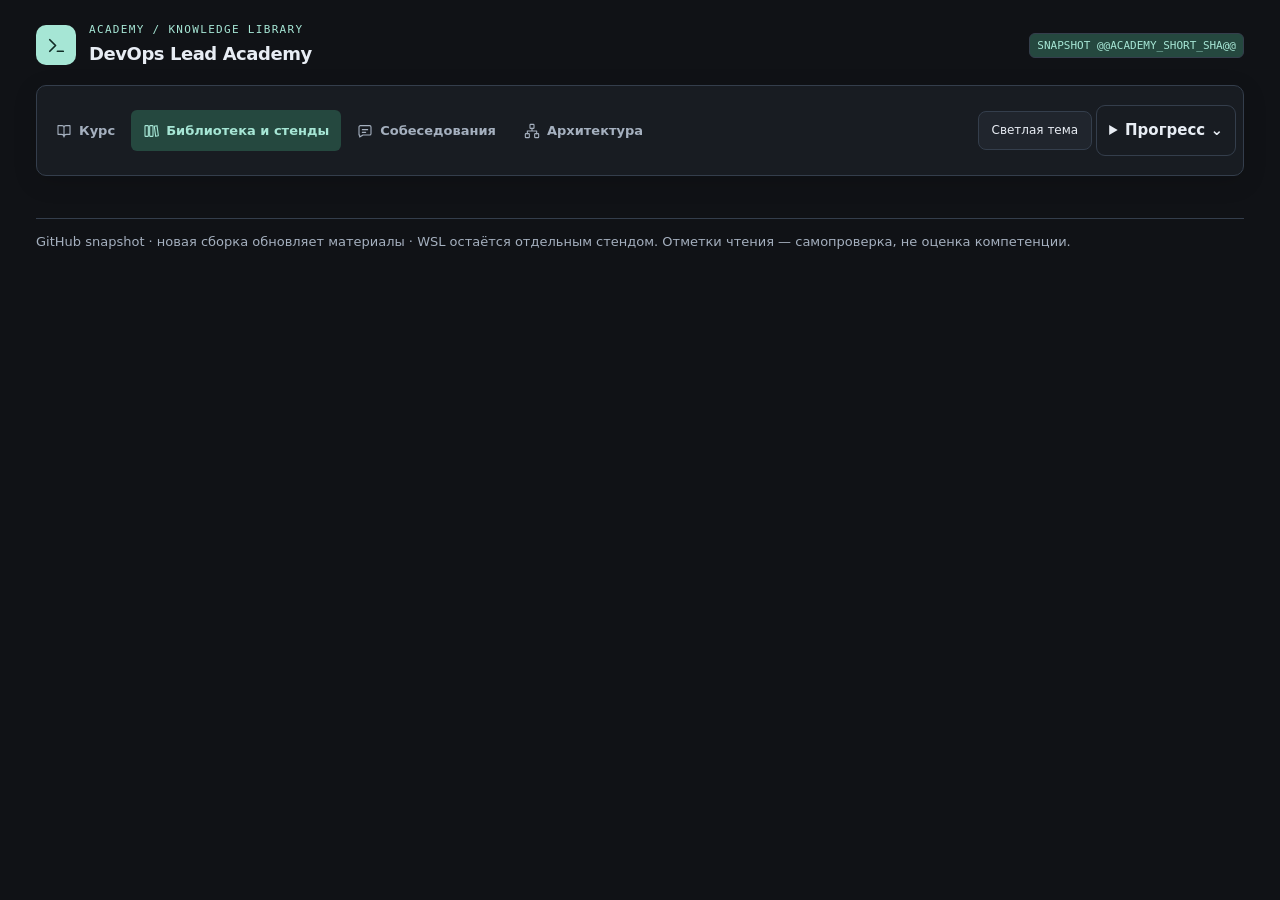
==== commit 83cde23c: "ACADEMY-UI-02: streamlined progress menu and reader controls for index.html" ====
--- a/site/templates/index.html
+++ b/site/templates/index.html
@@ -1,6 +1,6 @@
 <!doctype html><html lang="ru"><head><meta charset="utf-8"><meta name="viewport" content="width=device-width,initial-scale=1"><meta name="referrer" content="no-referrer"><meta http-equiv="Content-Security-Policy" content="default-src 'none'; script-src 'self' 'unsafe-inline'; style-src 'self' 'unsafe-inline'; img-src 'self' data:; connect-src 'none'; base-uri 'none'; form-action 'none'"><title>DevOps Lead Academy · Engineering Cockpit</title><link rel="stylesheet" href="site.css"><style>
 *{box-sizing:border-box}body{margin:0;background:#0b1322;color:#e8eef9;font:14px/1.6 system-ui,sans-serif;color-scheme:dark}button,input,select,textarea{font:inherit}button,a,input,select,textarea{outline-offset:3px}button{cursor:pointer;border:1px solid #36475e;background:#1c2b40;color:#e8eef9;border-radius:9px;padding:9px 13px;text-align:left}button:hover{background:#283c54}button:focus-visible,a:focus-visible,input:focus-visible,select:focus-visible{outline:2px solid #7de4c7}button.primary,button[aria-current=true]{background:#8de4cd;color:#0d312d;border-color:#8de4cd;font-weight:700}button:disabled{opacity:.45;cursor:default}a{color:#a9d6ff}input,select,textarea{width:100%;border:1px solid #3a4d67;border-radius:9px;background:#0d192b;color:#eef5ff;padding:10px}textarea{min-height:110px;resize:vertical}h1,h2,h3,h4,p{margin:0 0 12px}h1{font-size:clamp(27px,4vw,44px);letter-spacing:-.045em;line-height:1.14}h2{font-size:23px;letter-spacing:-.025em}h3{font-size:17px}h4{font-size:14px;color:#98e4d3;margin-top:22px}.shell{max-width:1250px;margin:auto;padding:18px}.top{display:flex;justify-content:space-between;gap:12px;align-items:center;flex-wrap:wrap;padding:6px 0 18px;border-bottom:1px solid #29394f}.brand{font-size:16px;font-weight:750;letter-spacing:-.02em}.kicker{font:11px/1.5 ui-monospace,monospace;color:#8de4cd;letter-spacing:.12em;text-transform:uppercase}.muted{color:#a5b5cc;font-size:13px}.nav{display:flex;gap:7px;flex-wrap:wrap;margin:18px 0}.nav button{flex:1 1 auto;text-align:center}.hero{padding:28px;border:1px solid #345a68;border-radius:17px;background:radial-gradient(ellipse at 100% 0,#214d60,transparent 60%),#15273a;display:grid;grid-template-columns:1.5fr 1fr;gap:20px;align-items:center}.hero p{max-width:55ch;color:#c9d9ec}.hero svg{width:100%;color:#8de4cd}.stats,.grid{display:grid;grid-template-columns:repeat(auto-fit,minmax(160px,1fr));gap:11px;margin:16px 0}.stat,.card,.panel{border:1px solid #2e4058;border-radius:13px;padding:17px;background:#132035;min-width:0}.stat b{font-size:28px;color:#e8eef9;display:block;line-height:1.2}.card{display:flex;flex-direction:column;align-items:start;gap:9px}.card h3,.card p{margin:0}.card button{margin-top:auto;width:100%}.pill{font:11px ui-monospace,monospace;color:#8de4cd;border:1px solid #35645f;border-radius:5px;padding:5px 7px}.split{display:grid;grid-template-columns:minmax(155px,220px) minmax(0,1fr);gap:14px;align-items:start}.rail{max-height:580px;overflow:auto;display:grid;gap:5px;padding:3px}.rail button{font-size:12px;overflow-wrap:anywhere}.reading p{max-width:76ch;font-size:15px;line-height:1.8}.reading h2{font-size:26px}.actions{display:flex;gap:8px;flex-wrap:wrap;margin:12px 0}.actions button{flex:1 1 auto}.code{position:relative;margin:12px 0;border:1px solid #3c506d;background:#09111e;border-radius:10px;overflow:hidden}.codebar{display:flex;justify-content:space-between;align-items:center;background:#17263b;padding:7px 10px;font:11px ui-monospace,monospace;color:#a5b5cc;gap:8px}.codebar button{font:12px system-ui;padding:4px 8px}pre{white-space:pre-wrap;overflow-wrap:anywhere;margin:0;padding:13px;color:#b6e8d9;font:12px/1.65 ui-monospace,monospace;max-height:320px;overflow:auto}.notice{border-left:3px solid #e9bd75;background:#29283a;padding:13px;border-radius:6px;color:#f0d8b3;font-size:13px;margin:14px 0}.list{display:grid;gap:8px}.row{display:flex;align-items:center;justify-content:space-between;gap:9px;flex-wrap:wrap}.section{margin-top:22px}ul,ol{padding-left:23px}li{margin:7px 0}.small{font-size:12px}details{border:1px solid #2e4058;border-radius:9px;padding:12px;margin:12px 0}summary{cursor:pointer;font-weight:700}.footer{border-top:1px solid #29394f;margin-top:20px;padding-top:12px}.footer p{margin:0}.filter{display:grid;grid-template-columns:1fr 180px;gap:10px;margin:14px 0}.progress{height:6px;border-radius:9px;background:#2e4058;overflow:hidden;margin-top:8px}.progress span{display:block;height:100%;background:#8de4cd}.timeline{display:grid;gap:9px;margin:15px 0}.timeline button{text-align:left}.empty{padding:20px;color:#a5b5cc}@media(max-width:650px){.shell{padding:12px}.hero{grid-template-columns:1fr;padding:20px}.hero svg{display:none}.split{grid-template-columns:1fr}.rail{max-height:220px}.filter{grid-template-columns:1fr}.nav button{font-size:12px}.stats{grid-template-columns:repeat(2,1fr)}.reading h2{font-size:22px}}
-</style></head><body><div class="shell"><header class="top"><div class="site-brandline"><span class="site-mark" aria-hidden="true"><svg viewBox="0 0 24 24"><path d="m5 6 6 6-6 6m8 0h6"/></svg></span><div><div class="kicker">ACADEMY / KNOWLEDGE LIBRARY</div><div class="brand">DevOps Lead Academy</div></div></div><span class="pill">SNAPSHOT @@ACADEMY_SHORT_SHA@@</span></header><div class="site-navigation" role="navigation" aria-label="Основные разделы"><a href="index.html"><svg viewBox="0 0 24 24" aria-hidden="true"><path d="M3 4h6a3 3 0 0 1 3 3v14a4 4 0 0 0-4-4H3zM21 4h-6a3 3 0 0 0-3 3v14a4 4 0 0 1 4-4h5z"/></svg>Курс</a><a href="library.html" aria-current="page"><svg viewBox="0 0 24 24" aria-hidden="true"><rect x="3" y="4" width="5" height="16" rx="1"/><rect x="10" y="4" width="5" height="16" rx="1"/><path d="m17 5 4-1 2 15-4 1z"/></svg>Библиотека и стенды</a><a href="interview.html"><svg viewBox="0 0 24 24" aria-hidden="true"><path d="M5 4h14a2 2 0 0 1 2 2v10a2 2 0 0 1-2 2H9l-5 3v-3H3V6a2 2 0 0 1 2-2zM8 10h8m-8 4h5"/></svg>Собеседования</a><a href="architecture.html"><svg viewBox="0 0 24 24" aria-hidden="true"><rect x="9" y="2" width="6" height="6" rx="1"/><rect x="2" y="16" width="6" height="6" rx="1"/><rect x="16" y="16" width="6" height="6" rx="1"/><path d="M12 8v4M5 16v-4h14v4"/></svg>Архитектура</a><button type="button" id="site-theme" aria-pressed="false">Светлая тема</button><div class="site-spacer"></div><button type="button" id="site-export">Экспорт прогресса</button><label class="site-import">Импорт<input type="file" id="site-import" accept="application/json,.json"></label></div><p id="site-status" class="muted" role="status"></p><nav class="nav" id="nav" aria-label="Разделы"></nav><main id="main"></main><footer class="footer"><p class="muted">GitHub snapshot · новая сборка обновляет материалы · WSL остаётся отдельным стендом. Отметки чтения — самопроверка, не оценка компетенции.</p></footer></div><script type="application/json" id="dataset">@@ACADEMY_DATASET@@</script><script>
+</style></head><body><div class="shell"><header class="top"><div class="site-brandline"><span class="site-mark" aria-hidden="true"><svg viewBox="0 0 24 24"><path d="m5 6 6 6-6 6m8 0h6"/></svg></span><div><div class="kicker">ACADEMY / KNOWLEDGE LIBRARY</div><div class="brand">DevOps Lead Academy</div></div></div><span class="pill">SNAPSHOT @@ACADEMY_SHORT_SHA@@</span></header><div class="site-navigation" role="navigation" aria-label="Основные разделы"><a href="index.html"><svg viewBox="0 0 24 24" aria-hidden="true"><path d="M3 4h6a3 3 0 0 1 3 3v14a4 4 0 0 0-4-4H3zM21 4h-6a3 3 0 0 0-3 3v14a4 4 0 0 1 4-4h5z"/></svg>Курс</a><a href="library.html" aria-current="page"><svg viewBox="0 0 24 24" aria-hidden="true"><rect x="3" y="4" width="5" height="16" rx="1"/><rect x="10" y="4" width="5" height="16" rx="1"/><path d="m17 5 4-1 2 15-4 1z"/></svg>Библиотека и стенды</a><a href="interview.html"><svg viewBox="0 0 24 24" aria-hidden="true"><path d="M5 4h14a2 2 0 0 1 2 2v10a2 2 0 0 1-2 2H9l-5 3v-3H3V6a2 2 0 0 1 2-2zM8 10h8m-8 4h5"/></svg>Собеседования</a><a href="architecture.html"><svg viewBox="0 0 24 24" aria-hidden="true"><rect x="9" y="2" width="6" height="6" rx="1"/><rect x="2" y="16" width="6" height="6" rx="1"/><rect x="16" y="16" width="6" height="6" rx="1"/><path d="M12 8v4M5 16v-4h14v4"/></svg>Архитектура</a><div class="site-spacer"></div><button type="button" id="site-theme" aria-pressed="false">Светлая тема</button><details class="site-tools"><summary>Прогресс <span aria-hidden="true">⌄</span></summary><div class="site-tools-menu"><strong>Данные обучения</strong><p>Локальные отметки и черновики</p><button type="button" id="site-export">Экспорт прогресса</button><label class="site-import">Импорт<input type="file" id="site-import" accept="application/json,.json"></label></div></details></div><p id="site-status" class="muted" role="status"></p><nav class="nav" id="nav" aria-label="Разделы"></nav><main id="main"></main><footer class="footer"><p class="muted">GitHub snapshot · новая сборка обновляет материалы · WSL остаётся отдельным стендом. Отметки чтения — самопроверка, не оценка компетенции.</p></footer></div><script type="application/json" id="dataset">@@ACADEMY_DATASET@@</script><script>
 "use strict";
 const D=JSON.parse(document.getElementById("dataset").textContent),main=document.getElementById("main"),nav=document.getElementById("nav");
 const E=(tag,text,cls)=>{const n=document.createElement(tag);if(text!==undefined)n.textContent=text;if(cls)n.className=cls;return n},B=(text,fn,cls)=>{const n=E("button",text,cls);n.type="button";n.addEventListener("click",fn);return n},A=(text,url)=>{const n=E("a",text);if(/^https:\/\//.test(url||"")){n.href=url;n.target="_blank";n.rel="noopener noreferrer"}return n};
